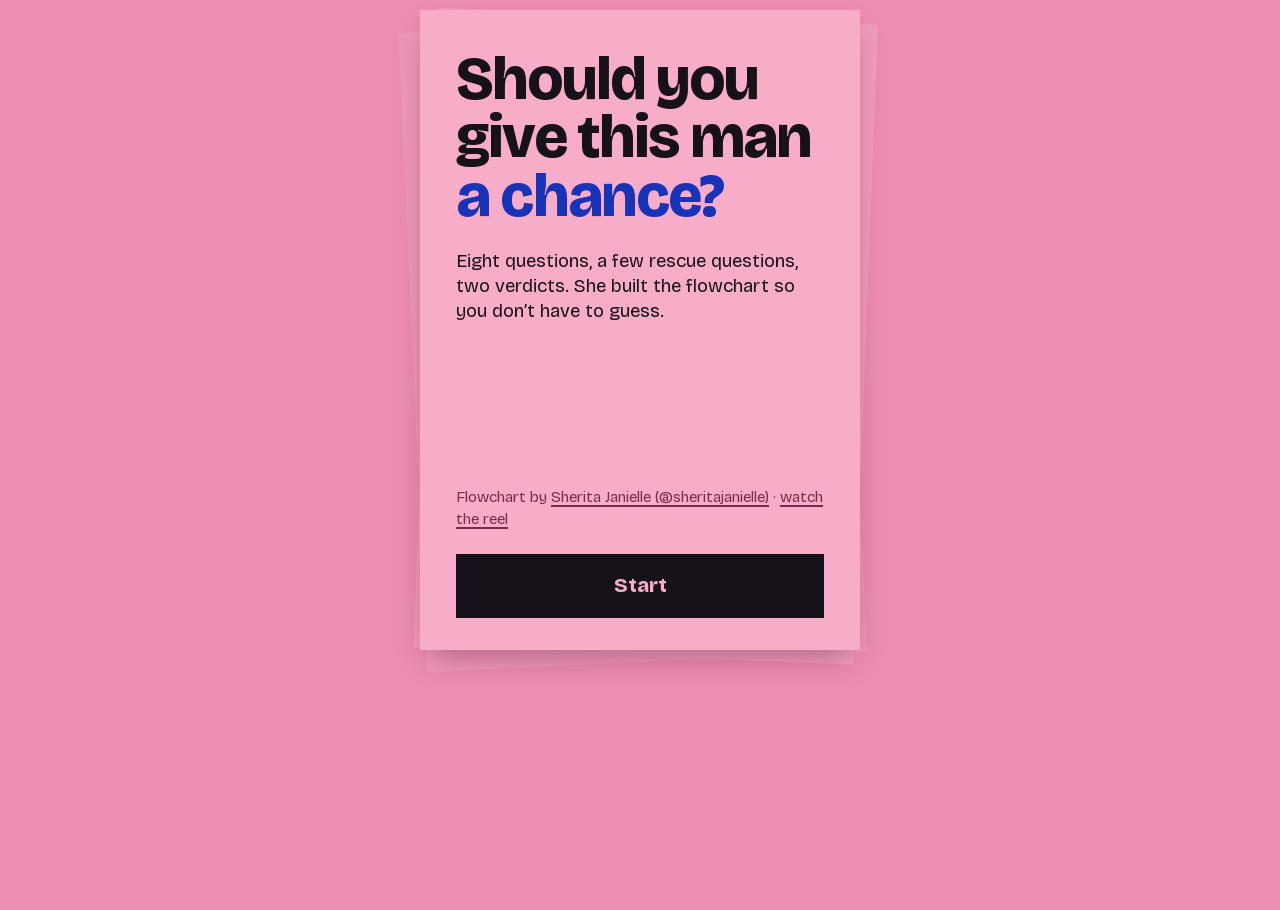
==== index.html @ 0ee3bc18 "feat: Sherita Janielle's give-him-a-chance flowchart as a one-question page" ====
<!doctype html>
<html lang="en">
<head>
  <meta charset="utf-8">
  <meta name="viewport" content="width=device-width, initial-scale=1, viewport-fit=cover">
  <title>Should you give this man a chance?</title>
  <meta name="description" content="Sherita Janielle's flowchart, one question at a time. Eight questions, a few rescue questions, two verdicts.">
  <meta name="theme-color" content="#ec8db1">
  <meta name="color-scheme" content="light">
  <meta property="og:title" content="Should you give this man a chance?">
  <meta property="og:description" content="Run him through Sherita Janielle's flowchart. Eight questions, a few rescue questions, two verdicts.">
  <meta property="og:type" content="website">
  <link rel="icon" href="data:image/svg+xml,%3Csvg xmlns='http://www.w3.org/2000/svg' viewBox='0 0 64 64'%3E%3Crect width='64' height='64' rx='8' fill='%23f7acc7'/%3E%3Ctext x='32' y='46' font-family='Arial, sans-serif' font-size='40' font-weight='800' text-anchor='middle' fill='%231733b8'%3E%3F%3C/text%3E%3C/svg%3E">
  <link rel="preload" href="fonts/BricolageGrotesque-latin.woff2" as="font" type="font/woff2" crossorigin>
  <link rel="stylesheet" href="style.css">
</head>
<body>
  <a class="skip" href="#sheet">Skip to the question</a>

  <header class="bar" id="bar" hidden>
    <button class="back" id="back" type="button">
      <svg width="22" height="22" viewBox="0 0 24 24" fill="none" stroke="currentColor" stroke-width="2.5" stroke-linecap="round" stroke-linejoin="round" aria-hidden="true"><path d="M15 5l-7 7 7 7"/></svg>
      <span>Back</span>
    </button>
    <ol class="marks" id="marks" aria-label="Progress"></ol>
  </header>

  <main class="stage" id="stage">
    <div class="stack" aria-hidden="true">
      <div class="under under-2"></div>
      <div class="under under-1"></div>
    </div>
    <section class="sheet" id="sheet" tabindex="-1" aria-live="polite"></section>
  </main>

  <noscript>
    <div class="noscript">
      <p>This needs JavaScript to turn the pages. The flowchart itself is by <a href="https://www.instagram.com/sheritajanielle/">Sherita Janielle (@sheritajanielle)</a>, in <a href="https://www.instagram.com/reel/DeKs-qdvu4l/">this reel</a>.</p>
    </div>
  </noscript>

  <script src="app.js" defer></script>
</body>
</html>
---- style.css ----
@font-face {
  font-family: "Bricolage";
  src: url("fonts/BricolageGrotesque-latin.woff2") format("woff2");
  font-weight: 200 800;
  font-stretch: 75% 100%;
  font-display: swap;
}

:root {
  --ground: #ec8db1;
  --paper: #f7acc7;
  --paper-under: #f09dbd;
  --board: #f8f9f7;
  --ink: #17111a;
  --ink-soft: #7a2a4e;
  --blue: #1733b8;
  --red: #9e0b27;
  --green: #06552b;
  --ease: cubic-bezier(0.16, 1, 0.3, 1);
  --peel: 560ms;
  --sheet-w: min(100% - 32px, 440px);
}

* { box-sizing: border-box; }

html {
  background: var(--ground);
  -webkit-text-size-adjust: 100%;
  overflow-x: clip;
}

body {
  margin: 0;
  min-height: 100dvh;
  background: var(--ground);
  color: var(--ink);
  font-family: "Bricolage", system-ui, sans-serif;
  font-optical-sizing: auto;
  font-size: 17px;
  line-height: 1.4;
  -webkit-tap-highlight-color: transparent;
  overflow-x: clip;
}

::selection { background: var(--ink); color: var(--paper); }

:focus-visible { outline: 3px solid var(--blue); outline-offset: 3px; }
/* Headings take programmatic focus so screen readers announce the new sheet;
   they are not interactive, so no ring. */
.sheet h1:focus, .sheet h1:focus-visible { outline: none; }

.skip {
  position: absolute;
  left: 16px;
  top: -60px;
  padding: 10px 14px;
  background: var(--ink);
  color: var(--paper);
  z-index: 10;
}
.skip:focus { top: 12px; }

/* Top bar: back + progress marks */
.bar {
  width: var(--sheet-w);
  margin: 0 auto;
  padding: 14px 0 0;
  display: flex;
  align-items: center;
  justify-content: space-between;
  min-height: 56px;
}
.bar[hidden] { display: none; }

.back {
  appearance: none;
  border: 0;
  background: transparent;
  color: var(--ink);
  font: inherit;
  font-weight: 650;
  display: inline-flex;
  align-items: center;
  gap: 4px;
  padding: 10px 12px 10px 6px;
  margin-left: -6px;
  min-height: 44px;
  cursor: pointer;
}
.back:hover span { text-decoration: underline; text-underline-offset: 3px; }
.back:disabled { visibility: hidden; }

.marks {
  list-style: none;
  margin: 0;
  padding: 0;
  display: flex;
  gap: 6px;
}
.marks li {
  width: 22px;
  height: 6px;
  background: transparent;
  border: 2px solid var(--ink);
  transform: rotate(-4deg);
}
.marks li.done { background: var(--ink); }
.marks li.now { border-color: var(--blue); background: var(--blue); }

/* Stage and the stack of sheets */
.stage {
  position: relative;
  width: var(--sheet-w);
  margin: 10px auto 32px;
  min-height: calc(100dvh - 180px);
  display: grid;
}
.stack, .stack .under, .sheet {
  grid-area: 1 / 1;
}
.stack { position: relative; pointer-events: none; }
.under {
  position: absolute;
  inset: 0;
  background: var(--paper-under);
  transform-origin: 50% 50%;
}
.under-1 { transform: rotate(2.2deg) translate(6px, 6px); }
.under-2 { transform: rotate(-2.6deg) translate(-8px, 12px); opacity: .7; }

.sheet {
  position: relative;
  background: var(--paper);
  padding: 28px 24px 24px;
  display: flex;
  flex-direction: column;
  gap: 20px;
  box-shadow: 0 14px 30px -10px rgba(90, 15, 50, .45);
  transform-origin: 22% 0;
  will-change: transform;
  outline: none;
}
.sheet.board { background: var(--board); }

.sheet.enter { animation: settle var(--peel) var(--ease); }
.sheet.leave { animation: peel var(--peel) var(--ease) forwards; pointer-events: none; }
.sheet.return { animation: peel var(--peel) var(--ease) reverse; }

@keyframes peel {
  to { transform: rotate(-9deg) translate(-14%, -135%); }
}
@keyframes settle {
  from { transform: scale(.965) translateY(6px); }
}

/* Sheet contents */
.q {
  margin: 0;
  color: var(--blue);
  font-weight: 800;
  font-size: clamp(2.5rem, 11vw, 3.4rem);
  line-height: 1;
  letter-spacing: -0.03em;
  text-wrap: balance;
}
.sheet.board .q { color: var(--blue); }

.title {
  margin: 0;
  color: var(--ink);
  font-weight: 800;
  font-size: clamp(2.4rem, 11vw, 4rem);
  line-height: .96;
  letter-spacing: -0.03em;
  text-wrap: balance;
}
.title em { font-style: normal; color: var(--blue); }

.lede {
  margin: 0;
  font-size: 1.15rem;
  line-height: 1.35;
  max-width: 32ch;
}
.sub {
  margin: 0;
  color: var(--ink-soft);
  font-size: 1rem;
  max-width: 36ch;
}
.sheet.board .sub { color: #4c3a44; }

.spacer { flex: 1; }

.credit {
  margin: 0;
  font-size: .95rem;
  line-height: 1.45;
  color: var(--ink-soft);
}
.credit a { color: inherit; text-decoration-thickness: 1.5px; text-underline-offset: 3px; }
.credit a:hover { color: var(--ink); }
.sheet.board .credit { color: #4c3a44; }

/* Controls */
.choices {
  display: grid;
  gap: 12px;
}
.choice {
  appearance: none;
  width: 100%;
  min-height: 76px;
  padding: 14px 20px;
  border: 3px solid currentColor;
  background: transparent;
  font: inherit;
  font-weight: 800;
  font-size: 1.85rem;
  letter-spacing: -0.02em;
  text-align: left;
  cursor: pointer;
  display: flex;
  align-items: center;
  justify-content: space-between;
  transition: transform 120ms var(--ease), background-color 120ms, color 120ms;
}
.choice svg { width: 28px; height: 28px; flex: none; }
.choice.yes { color: var(--green); }
.choice.no { color: var(--red); }
.choice:hover { transform: translateY(-1px); }
.choice:active { transform: scale(.985); }
.choice.yes:active { background: var(--green); color: var(--paper); }
.choice.no:active { background: var(--red); color: var(--paper); }

.btn {
  appearance: none;
  width: 100%;
  min-height: 64px;
  padding: 14px 20px;
  border: 3px solid var(--ink);
  background: var(--ink);
  color: var(--paper);
  font: inherit;
  font-weight: 750;
  font-size: 1.3rem;
  cursor: pointer;
  display: inline-flex;
  align-items: center;
  justify-content: center;
  gap: 10px;
  transition: transform 120ms var(--ease), background-color 160ms, color 160ms;
}
.btn:hover { background: #2b2030; border-color: #2b2030; }
.btn:active { transform: scale(.985); }
.btn.quiet { background: transparent; color: var(--ink); }
.btn.quiet:hover { background: rgba(23, 17, 26, .08); border-color: var(--ink); }
.btn svg { width: 22px; height: 22px; }
.btn.copied { background: var(--green); border-color: var(--green); color: #fff; }
.actions { display: grid; gap: 12px; }

/* Verdicts */
.verdict {
  align-self: flex-start;
  margin: 4px 0 0;
  padding: 10px 16px 12px;
  border: 4px solid currentColor;
  font-weight: 800;
  font-size: clamp(2rem, 9vw, 3.2rem);
  line-height: .98;
  letter-spacing: -0.03em;
  transform: rotate(-2deg);
  text-wrap: balance;
}
.verdict.no { color: var(--red); }
.verdict.yes { color: var(--green); }

.fell {
  margin: 0;
  font-size: 1.15rem;
  line-height: 1.35;
}
.fell strong { font-weight: 750; color: var(--blue); }

.tally {
  list-style: none;
  margin: 0;
  padding: 14px 0 0;
  border-top: 2px solid rgba(23, 17, 26, .25);
  display: grid;
  gap: 8px;
  font-size: 1rem;
}
.tally li {
  display: flex;
  justify-content: space-between;
  gap: 12px;
  align-items: baseline;
}
.tally li.rescue { padding-left: 16px; color: var(--ink-soft); }
.tally .a { font-weight: 800; flex: none; }
.tally .a.yes { color: var(--green); }
.tally .a.no { color: var(--red); }

.quote {
  margin: 0;
  padding-left: 14px;
  border-left: 3px solid var(--ink);
  font-size: 1rem;
  line-height: 1.4;
  color: var(--ink-soft);
}
.quote cite { font-style: normal; }

.noscript { width: var(--sheet-w); margin: 24px auto; background: var(--paper); padding: 24px; }

@media (min-width: 720px) {
  body { font-size: 18px; }
  .bar { padding-top: 24px; }
  .stage { min-height: 640px; margin-bottom: 48px; }
  .sheet { padding: 40px 36px 32px; gap: 24px; }
  .q { font-size: 3.3rem; }
  .title { font-size: 3.8rem; }
}

@media (prefers-reduced-motion: reduce) {
  .sheet.enter, .sheet.leave, .sheet.return { animation: none; }
  .sheet.leave { opacity: 0; }
  .choice, .btn { transition: none; }
}
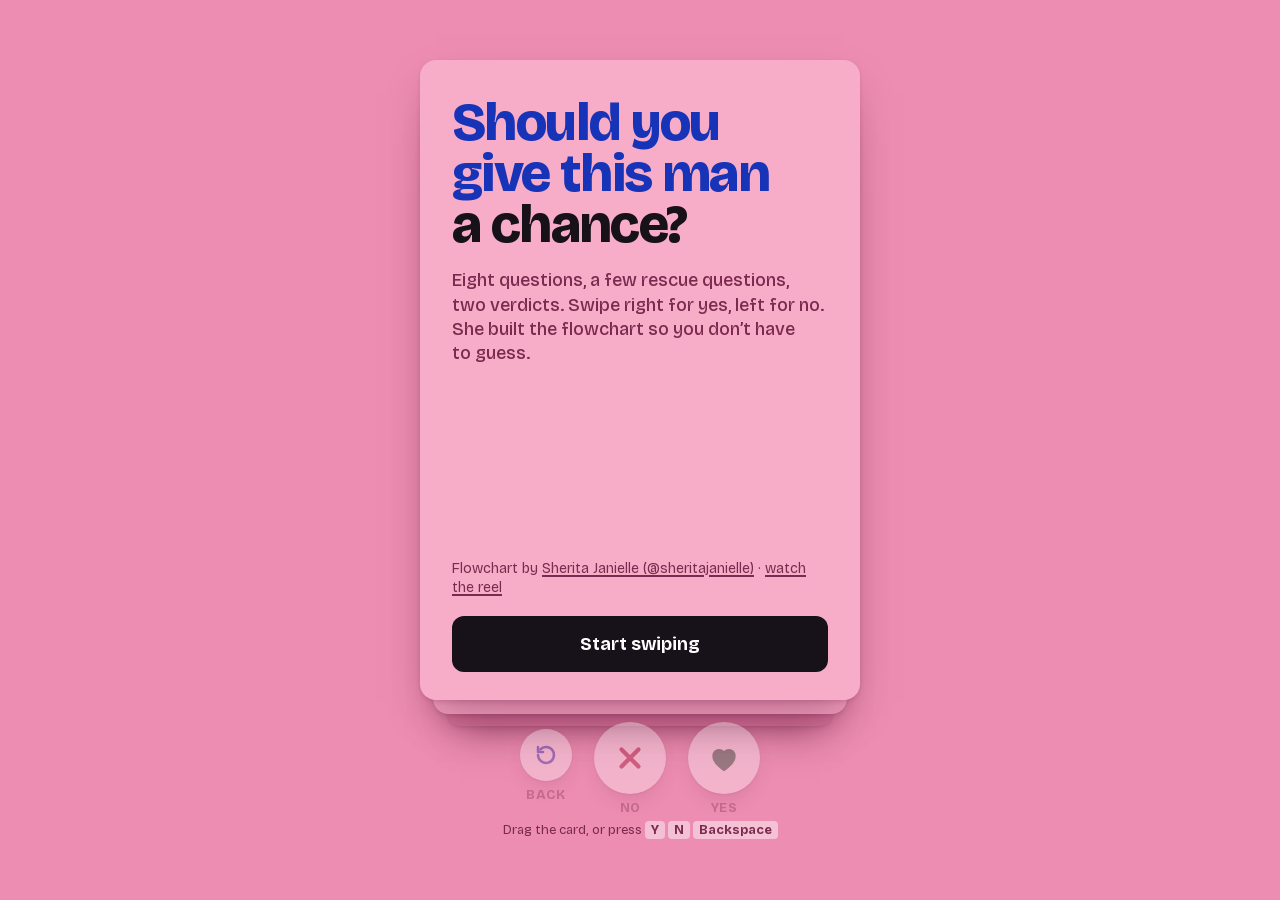
==== commit a47d6716: "feat: swipe cards Each question is a card: drag right for yes, left for no, with a YES or NOPE stamp" ====
--- a/index.html
+++ b/index.html
@@ -4,38 +4,48 @@
   <meta charset="utf-8">
   <meta name="viewport" content="width=device-width, initial-scale=1, viewport-fit=cover">
   <title>Should you give this man a chance?</title>
-  <meta name="description" content="Sherita Janielle's flowchart, one question at a time. Eight questions, a few rescue questions, two verdicts.">
+  <meta name="description" content="Sherita Janielle's flowchart as a swipe deck. Eight questions, a few rescue questions, two verdicts. Swipe right for yes, left for no.">
   <meta name="theme-color" content="#ec8db1">
   <meta name="color-scheme" content="light">
   <meta property="og:title" content="Should you give this man a chance?">
-  <meta property="og:description" content="Run him through Sherita Janielle's flowchart. Eight questions, a few rescue questions, two verdicts.">
+  <meta property="og:description" content="Run him through Sherita Janielle's flowchart. Swipe right for yes, left for no. Eight questions, a few rescue questions, two verdicts.">
   <meta property="og:type" content="website">
   <link rel="icon" href="data:image/svg+xml,%3Csvg xmlns='http://www.w3.org/2000/svg' viewBox='0 0 64 64'%3E%3Crect width='64' height='64' rx='8' fill='%23f7acc7'/%3E%3Ctext x='32' y='46' font-family='Arial, sans-serif' font-size='40' font-weight='800' text-anchor='middle' fill='%231733b8'%3E%3F%3C/text%3E%3C/svg%3E">
   <link rel="preload" href="fonts/BricolageGrotesque-latin.woff2" as="font" type="font/woff2" crossorigin>
   <link rel="stylesheet" href="style.css">
 </head>
 <body>
-  <a class="skip" href="#sheet">Skip to the question</a>
+  <a class="skip" href="#card">Skip to the question</a>
 
-  <header class="bar" id="bar" hidden>
-    <button class="back" id="back" type="button">
-      <svg width="22" height="22" viewBox="0 0 24 24" fill="none" stroke="currentColor" stroke-width="2.5" stroke-linecap="round" stroke-linejoin="round" aria-hidden="true"><path d="M15 5l-7 7 7 7"/></svg>
-      <span>Back</span>
-    </button>
-    <ol class="marks" id="marks" aria-label="Progress"></ol>
-  </header>
+  <div class="app" id="app" data-screen="start">
+    <div class="col">
+      <main class="deck" id="deck">
+        <div class="under under-2" aria-hidden="true"></div>
+        <div class="under under-1" aria-hidden="true"></div>
+        <section class="card start" id="card" tabindex="-1" aria-live="polite"></section>
+      </main>
 
-  <main class="stage" id="stage">
-    <div class="stack" aria-hidden="true">
-      <div class="under under-2"></div>
-      <div class="under under-1"></div>
+      <div class="dock" id="dock">
+        <button class="act rewind" id="back" type="button" disabled>
+          <span class="disc"><svg viewBox="0 0 24 24" fill="none" stroke="currentColor" stroke-width="2.5" stroke-linecap="round" stroke-linejoin="round" aria-hidden="true"><path d="M4 12a8 8 0 1 0 2.3-5.7"/><path d="M4 4v5h5"/></svg></span>
+          <span class="word">Back</span>
+        </button>
+        <button class="act no" id="act-no" type="button">
+          <span class="disc"><svg viewBox="0 0 24 24" fill="none" stroke="currentColor" stroke-width="3" stroke-linecap="round" stroke-linejoin="round" aria-hidden="true"><path d="M6 6l12 12M18 6L6 18"/></svg></span>
+          <span class="word">No</span>
+        </button>
+        <button class="act yes" id="act-yes" type="button">
+          <span class="disc"><svg viewBox="0 0 24 24" fill="currentColor" stroke="currentColor" stroke-width="1.5" stroke-linejoin="round" aria-hidden="true"><path d="M12 20.5s-7.5-4.6-7.5-10A4.2 4.2 0 0 1 12 8a4.2 4.2 0 0 1 7.5 2.5c0 5.4-7.5 10-7.5 10z"/></svg></span>
+          <span class="word">Yes</span>
+        </button>
+      </div>
+      <p class="keys" aria-hidden="true">Drag the card, or press <kbd>Y</kbd> <kbd>N</kbd> <kbd>Backspace</kbd></p>
     </div>
-    <section class="sheet" id="sheet" tabindex="-1" aria-live="polite"></section>
-  </main>
+  </div>
 
   <noscript>
     <div class="noscript">
-      <p>This needs JavaScript to turn the pages. The flowchart itself is by <a href="https://www.instagram.com/sheritajanielle/">Sherita Janielle (@sheritajanielle)</a>, in <a href="https://www.instagram.com/reel/DeKs-qdvu4l/">this reel</a>.</p>
+      <p>This needs JavaScript to deal the cards. The flowchart itself is by <a href="https://www.instagram.com/sheritajanielle/">Sherita Janielle (@sheritajanielle)</a>, in <a href="https://www.instagram.com/reel/DeKs-qdvu4l/">this reel</a>.</p>
     </div>
   </noscript>
 
--- a/style.css
+++ b/style.css
@@ -1,6 +1,9 @@
+/* A deck of profile cards on her pink ground. One card at a time, the next
+   two peeking from underneath, a dock of round buttons below. */
+
 @font-face {
-  font-family: "Bricolage";
-  src: url("fonts/BricolageGrotesque-latin.woff2") format("woff2");
+  font-family: 'Bricolage';
+  src: url('fonts/BricolageGrotesque-latin.woff2') format('woff2');
   font-weight: 200 800;
   font-stretch: 75% 100%;
   font-display: swap;
@@ -8,6 +11,7 @@
 
 :root {
   --ground: #ec8db1;
+  --ground-deep: #d9759d;
   --paper: #f7acc7;
   --paper-under: #f09dbd;
   --board: #f8f9f7;
@@ -16,315 +20,456 @@
   --blue: #1733b8;
   --red: #9e0b27;
   --green: #06552b;
+  --white: #fffdfd;
+  --radius: 16px;
+  --card-shadow: 0 18px 40px -16px rgba(90, 15, 50, .5), 0 2px 6px -2px rgba(90, 15, 50, .25);
   --ease: cubic-bezier(0.16, 1, 0.3, 1);
-  --peel: 560ms;
-  --sheet-w: min(100% - 32px, 440px);
-}
-
-* { box-sizing: border-box; }
-
-html {
+  --fly: 420ms;
+  --snap: 320ms;
+  --dock-h: 112px;
+  color-scheme: light;
+}
+
+*, *::before, *::after { box-sizing: border-box; }
+
+html, body {
+  margin: 0;
+  overflow-x: clip;
   background: var(--ground);
-  -webkit-text-size-adjust: 100%;
-  overflow-x: clip;
 }
 
 body {
-  margin: 0;
-  min-height: 100dvh;
-  background: var(--ground);
   color: var(--ink);
-  font-family: "Bricolage", system-ui, sans-serif;
-  font-optical-sizing: auto;
+  font-family: 'Bricolage', 'Helvetica Neue', Arial, sans-serif;
   font-size: 17px;
-  line-height: 1.4;
+  line-height: 1.35;
+  -webkit-font-smoothing: antialiased;
   -webkit-tap-highlight-color: transparent;
-  overflow-x: clip;
-}
-
-::selection { background: var(--ink); color: var(--paper); }
-
-:focus-visible { outline: 3px solid var(--blue); outline-offset: 3px; }
-/* Headings take programmatic focus so screen readers announce the new sheet;
-   they are not interactive, so no ring. */
-.sheet h1:focus, .sheet h1:focus-visible { outline: none; }
+}
+
+::selection { background: var(--blue); color: var(--white); }
+:focus-visible { outline: 3px solid var(--blue); outline-offset: 3px; border-radius: 6px; }
+a { color: inherit; text-decoration-thickness: 1.5px; text-underline-offset: 2px; }
+a:hover { color: var(--blue); }
 
 .skip {
   position: absolute;
-  left: 16px;
+  left: 12px;
   top: -60px;
+  z-index: 10;
   padding: 10px 14px;
   background: var(--ink);
-  color: var(--paper);
-  z-index: 10;
+  color: var(--white);
+  border-radius: 8px;
 }
 .skip:focus { top: 12px; }
 
-/* Top bar: back + progress marks */
-.bar {
-  width: var(--sheet-w);
-  margin: 0 auto;
-  padding: 14px 0 0;
-  display: flex;
-  align-items: center;
-  justify-content: space-between;
-  min-height: 56px;
-}
-.bar[hidden] { display: none; }
-
-.back {
-  appearance: none;
-  border: 0;
-  background: transparent;
-  color: var(--ink);
-  font: inherit;
-  font-weight: 650;
-  display: inline-flex;
-  align-items: center;
-  gap: 4px;
-  padding: 10px 12px 10px 6px;
-  margin-left: -6px;
-  min-height: 44px;
-  cursor: pointer;
-}
-.back:hover span { text-decoration: underline; text-underline-offset: 3px; }
-.back:disabled { visibility: hidden; }
-
-.marks {
-  list-style: none;
-  margin: 0;
-  padding: 0;
-  display: flex;
-  gap: 6px;
-}
-.marks li {
-  width: 22px;
-  height: 6px;
-  background: transparent;
-  border: 2px solid var(--ink);
-  transform: rotate(-4deg);
-}
-.marks li.done { background: var(--ink); }
-.marks li.now { border-color: var(--blue); background: var(--blue); }
-
-/* Stage and the stack of sheets */
-.stage {
+/* ---- app shell ---------------------------------------------------------- */
+
+.app {
+  height: 100dvh;
+  overflow: hidden;
+  padding: max(12px, env(safe-area-inset-top)) max(16px, env(safe-area-inset-right))
+    max(12px, env(safe-area-inset-bottom)) max(16px, env(safe-area-inset-left));
+  display: flex;
+  justify-content: center;
+}
+
+.col {
+  width: 100%;
+  max-width: 440px;
+  display: flex;
+  flex-direction: column;
+  min-height: 0;
+}
+
+.deck {
   position: relative;
-  width: var(--sheet-w);
-  margin: 10px auto 32px;
-  min-height: calc(100dvh - 180px);
-  display: grid;
-}
-.stack, .stack .under, .sheet {
-  grid-area: 1 / 1;
-}
-.stack { position: relative; pointer-events: none; }
+  flex: 1;
+  min-height: 0;
+  --p: 0;
+}
+
 .under {
   position: absolute;
   inset: 0;
+  border-radius: var(--radius);
   background: var(--paper-under);
-  transform-origin: 50% 50%;
-}
-.under-1 { transform: rotate(2.2deg) translate(6px, 6px); }
-.under-2 { transform: rotate(-2.6deg) translate(-8px, 12px); opacity: .7; }
-
-.sheet {
-  position: relative;
+  transform-origin: 50% 100%;
+  box-shadow: var(--card-shadow);
+}
+.under-1 { transform: translateY(calc(14px * (1 - var(--p)))) scale(calc(.94 + .06 * var(--p))); }
+.under-2 { transform: translateY(calc(26px - 12px * var(--p))) scale(calc(.88 + .06 * var(--p))); background: var(--ground-deep); opacity: .9; }
+.deck.snapping .under,
+.deck.flying .under { transition: transform var(--snap) var(--ease); }
+
+.card {
+  position: absolute;
+  inset: 0;
+  display: flex;
+  flex-direction: column;
+  padding: 24px 24px 20px;
+  border-radius: var(--radius);
   background: var(--paper);
-  padding: 28px 24px 24px;
+  box-shadow: var(--card-shadow);
+  overflow: hidden;
+  touch-action: none;
+  user-select: none;
+  -webkit-user-select: none;
+  cursor: grab;
+  will-change: transform;
+  --yes: 0;
+  --no: 0;
+}
+.card.start, .card.result { cursor: auto; touch-action: auto; user-select: text; -webkit-user-select: text; }
+.card.board { background: var(--board); }
+.card.dragging { cursor: grabbing; transition: none; }
+.card.snapping { transition: transform var(--snap) var(--ease), --yes var(--snap), --no var(--snap); }
+.card.flying { transition: transform var(--fly) cubic-bezier(.3, .7, .4, 1); }
+.card.settle { animation: settle 400ms var(--ease); }
+.card.from-left { transform: translate(-130%, 0) rotate(-24deg); }
+.card.from-right { transform: translate(130%, 0) rotate(24deg); }
+.card.returning { transition: transform var(--fly) var(--ease); transform: none; }
+
+@keyframes settle {
+  from { transform: translateY(18px) scale(.97); opacity: .6; }
+  to { transform: none; opacity: 1; }
+}
+
+.spacer { flex: 1; }
+
+/* ---- type ----------------------------------------------------------------- */
+
+h1 { margin: 0; }
+h1:focus-visible { outline: none; }
+
+.title {
+  font-size: clamp(38px, 11vw, 54px);
+  line-height: .94;
+  font-weight: 800;
+  font-stretch: 90%;
+  letter-spacing: -0.03em;
+  color: var(--blue);
+  text-wrap: balance;
+  margin-top: 6px;
+}
+.title em { font-style: normal; color: var(--ink); }
+
+.lede {
+  margin: 18px 0 0;
+  font-size: 18px;
+  font-weight: 500;
+  color: var(--ink-soft);
+  max-width: 34ch;
+  text-wrap: pretty;
+}
+
+.marks {
+  list-style: none;
+  margin: 0 0 22px;
+  padding: 0;
+  display: grid;
+  grid-template-columns: repeat(8, 1fr);
+  gap: 5px;
+}
+.marks li { height: 5px; border-radius: 3px; background: rgba(23, 17, 26, .14); }
+.marks li.done { background: var(--ink); }
+.marks li.now { background: var(--blue); }
+
+.card.question .spacer.top { flex: .8; }
+.card.question .spacer { flex: 1.2; }
+
+.q {
+  font-size: clamp(34px, 9.6vw, 46px);
+  line-height: 1;
+  font-weight: 800;
+  font-stretch: 88%;
+  letter-spacing: -0.03em;
+  color: var(--blue);
+  text-wrap: balance;
+}
+.board .q { color: var(--ink); }
+
+.sub {
+  margin: 16px 0 0;
+  font-size: 16px;
+  font-weight: 500;
+  color: var(--ink-soft);
+  max-width: 30ch;
+}
+
+/* The ink stamp that comes up as the card moves. */
+.stamp {
+  position: absolute;
+  top: 22px;
+  padding: 4px 12px 2px;
+  border: 4px solid currentColor;
+  border-radius: 8px;
+  font-size: 40px;
+  line-height: 1;
+  font-weight: 800;
+  font-stretch: 80%;
+  letter-spacing: 0.02em;
+  text-transform: uppercase;
+  pointer-events: none;
+}
+.stamp.yes { left: 18px; color: var(--green); transform: rotate(-16deg); opacity: var(--yes); }
+.stamp.no { right: 18px; color: var(--red); transform: rotate(16deg); opacity: var(--no); }
+
+/* ---- dock ------------------------------------------------------------------ */
+
+.dock {
+  height: var(--dock-h);
+  flex: none;
+  display: flex;
+  justify-content: center;
+  align-items: flex-start;
+  gap: 22px;
+  padding-top: 22px;
+}
+
+.act {
+  appearance: none;
+  border: 0;
+  padding: 0;
+  background: none;
+  font: inherit;
+  color: var(--ink);
   display: flex;
   flex-direction: column;
-  gap: 20px;
-  box-shadow: 0 14px 30px -10px rgba(90, 15, 50, .45);
-  transform-origin: 22% 0;
-  will-change: transform;
-  outline: none;
-}
-.sheet.board { background: var(--board); }
-
-.sheet.enter { animation: settle var(--peel) var(--ease); }
-.sheet.leave { animation: peel var(--peel) var(--ease) forwards; pointer-events: none; }
-.sheet.return { animation: peel var(--peel) var(--ease) reverse; }
-
-@keyframes peel {
-  to { transform: rotate(-9deg) translate(-14%, -135%); }
-}
-@keyframes settle {
-  from { transform: scale(.965) translateY(6px); }
-}
-
-/* Sheet contents */
-.q {
+  align-items: center;
+  gap: 6px;
+  cursor: pointer;
+  transition: transform 180ms var(--ease), opacity 180ms;
+}
+.act .disc {
+  width: 72px;
+  height: 72px;
+  border-radius: 50%;
+  background: var(--white);
+  box-shadow: 0 10px 24px -10px rgba(90, 15, 50, .55), 0 1px 2px rgba(90, 15, 50, .2);
+  display: grid;
+  place-items: center;
+  transition: transform 180ms var(--ease), background 180ms;
+}
+.act .disc svg { width: 34px; height: 34px; }
+.act .word { font-size: 13px; font-weight: 700; letter-spacing: 0.02em; text-transform: uppercase; color: var(--ink-soft); }
+.act.no .disc { color: var(--red); }
+.act.yes .disc { color: var(--green); }
+.act.rewind { align-self: center; }
+.act.rewind .disc { width: 52px; height: 52px; color: var(--blue); }
+.act.rewind .disc svg { width: 24px; height: 24px; }
+.act:hover:not(:disabled) .disc { transform: scale(1.06); }
+.act:active:not(:disabled) .disc { transform: scale(.94); }
+.act:disabled { opacity: .35; cursor: default; }
+.act:focus-visible { outline: none; }
+.act:focus-visible .disc { outline: 3px solid var(--blue); outline-offset: 3px; }
+
+.keys {
+  display: none;
   margin: 0;
-  color: var(--blue);
-  font-weight: 800;
-  font-size: clamp(2.5rem, 11vw, 3.4rem);
-  line-height: 1;
-  letter-spacing: -0.03em;
-  text-wrap: balance;
-}
-.sheet.board .q { color: var(--blue); }
-
-.title {
-  margin: 0;
-  color: var(--ink);
-  font-weight: 800;
-  font-size: clamp(2.4rem, 11vw, 4rem);
-  line-height: .96;
-  letter-spacing: -0.03em;
-  text-wrap: balance;
-}
-.title em { font-style: normal; color: var(--blue); }
-
-.lede {
-  margin: 0;
-  font-size: 1.15rem;
-  line-height: 1.35;
-  max-width: 32ch;
-}
-.sub {
-  margin: 0;
+  text-align: center;
+  font-size: 13px;
   color: var(--ink-soft);
-  font-size: 1rem;
-  max-width: 36ch;
-}
-.sheet.board .sub { color: #4c3a44; }
-
-.spacer { flex: 1; }
-
-.credit {
-  margin: 0;
-  font-size: .95rem;
-  line-height: 1.45;
-  color: var(--ink-soft);
-}
-.credit a { color: inherit; text-decoration-thickness: 1.5px; text-underline-offset: 3px; }
-.credit a:hover { color: var(--ink); }
-.sheet.board .credit { color: #4c3a44; }
-
-/* Controls */
-.choices {
-  display: grid;
-  gap: 12px;
-}
-.choice {
-  appearance: none;
-  width: 100%;
-  min-height: 76px;
-  padding: 14px 20px;
-  border: 3px solid currentColor;
-  background: transparent;
+}
+.keys kbd {
   font: inherit;
-  font-weight: 800;
-  font-size: 1.85rem;
-  letter-spacing: -0.02em;
-  text-align: left;
-  cursor: pointer;
-  display: flex;
-  align-items: center;
-  justify-content: space-between;
-  transition: transform 120ms var(--ease), background-color 120ms, color 120ms;
-}
-.choice svg { width: 28px; height: 28px; flex: none; }
-.choice.yes { color: var(--green); }
-.choice.no { color: var(--red); }
-.choice:hover { transform: translateY(-1px); }
-.choice:active { transform: scale(.985); }
-.choice.yes:active { background: var(--green); color: var(--paper); }
-.choice.no:active { background: var(--red); color: var(--paper); }
+  font-weight: 700;
+  padding: 1px 6px;
+  border-radius: 4px;
+  background: rgba(255, 255, 255, .45);
+}
+@media (hover: hover) and (pointer: fine) and (min-width: 720px) {
+  .keys { display: block; margin-top: 10px; }
+}
+
+/* ---- buttons --------------------------------------------------------------- */
 
 .btn {
   appearance: none;
+  border: 0;
   width: 100%;
-  min-height: 64px;
-  padding: 14px 20px;
-  border: 3px solid var(--ink);
+  padding: 16px 20px;
+  border-radius: 12px;
   background: var(--ink);
-  color: var(--paper);
+  color: var(--white);
   font: inherit;
-  font-weight: 750;
-  font-size: 1.3rem;
+  font-size: 18px;
+  font-weight: 700;
+  display: inline-flex;
+  justify-content: center;
+  align-items: center;
+  gap: 10px;
   cursor: pointer;
-  display: inline-flex;
-  align-items: center;
+  transition: transform 160ms var(--ease), background 160ms;
+}
+.btn svg { width: 20px; height: 20px; }
+.btn span { display: inline-flex; }
+.btn:hover { background: var(--blue); }
+.btn:active { transform: scale(.98); }
+.btn.quiet { background: transparent; color: var(--ink); box-shadow: inset 0 0 0 2px var(--ink); }
+.btn.quiet:hover { background: rgba(255, 255, 255, .35); }
+.btn.copied { background: var(--green); }
+.card.start .btn { margin-top: 18px; }
+
+/* ---- result ---------------------------------------------------------------- */
+
+.app[data-screen="result"] {
+  height: auto;
+  min-height: 100dvh;
+  overflow: visible;
+}
+.app[data-screen="result"] .deck { flex: none; }
+.app[data-screen="result"] .under,
+.app[data-screen="result"] .dock { display: none; }
+.app[data-screen="result"] .card { position: relative; inset: auto; }
+
+.slam {
+  position: relative;
+  margin: 8px 0 22px;
+  display: flex;
   justify-content: center;
-  gap: 10px;
-  transition: transform 120ms var(--ease), background-color 160ms, color 160ms;
-}
-.btn:hover { background: #2b2030; border-color: #2b2030; }
-.btn:active { transform: scale(.985); }
-.btn.quiet { background: transparent; color: var(--ink); }
-.btn.quiet:hover { background: rgba(23, 17, 26, .08); border-color: var(--ink); }
-.btn svg { width: 22px; height: 22px; }
-.btn.copied { background: var(--green); border-color: var(--green); color: #fff; }
-.actions { display: grid; gap: 12px; }
-
-/* Verdicts */
+}
 .verdict {
-  align-self: flex-start;
-  margin: 4px 0 0;
-  padding: 10px 16px 12px;
-  border: 4px solid currentColor;
+  display: inline-block;
+  padding: 10px 16px 6px;
+  border: 5px solid currentColor;
+  border-radius: 10px;
+  font-size: clamp(30px, 8.6vw, 42px);
+  line-height: 1;
   font-weight: 800;
-  font-size: clamp(2rem, 9vw, 3.2rem);
-  line-height: .98;
-  letter-spacing: -0.03em;
-  transform: rotate(-2deg);
+  font-stretch: 80%;
+  letter-spacing: 0.01em;
+  text-transform: uppercase;
+  text-align: center;
   text-wrap: balance;
+  transform: rotate(-4deg);
+  animation: slam 500ms var(--ease) both;
 }
 .verdict.no { color: var(--red); }
 .verdict.yes { color: var(--green); }
 
-.fell {
-  margin: 0;
-  font-size: 1.15rem;
-  line-height: 1.35;
-}
-.fell strong { font-weight: 750; color: var(--blue); }
+@keyframes slam {
+  from { transform: rotate(-4deg) scale(1.8); opacity: 0; }
+  60% { transform: rotate(-4deg) scale(.96); opacity: 1; }
+  to { transform: rotate(-4deg) scale(1); opacity: 1; }
+}
+
+.burst { position: absolute; inset: 0; pointer-events: none; }
+.burst span {
+  position: absolute;
+  left: 50%;
+  top: 50%;
+  width: 22px;
+  height: 22px;
+  margin: -11px 0 0 -11px;
+  color: var(--red);
+  opacity: 0;
+  animation: burst 900ms var(--ease) both;
+  animation-delay: calc(220ms + var(--d));
+  transform: rotate(var(--a));
+}
+.burst span svg { width: 100%; height: 100%; }
+@keyframes burst {
+  from { transform: rotate(var(--a)) translateY(0) scale(.4); opacity: 0; }
+  20% { opacity: 1; }
+  to { transform: rotate(var(--a)) translateY(-120px) scale(1); opacity: 0; }
+}
+
+.fell { margin: 0 0 10px; font-weight: 600; color: var(--ink-soft); }
+
+.quote {
+  margin: 0 0 14px;
+  font-size: 22px;
+  line-height: 1.2;
+  font-weight: 700;
+  letter-spacing: -0.01em;
+  text-wrap: pretty;
+}
+.quote cite, .roast cite {
+  display: block;
+  margin-top: 6px;
+  font-size: 14px;
+  font-style: normal;
+  font-weight: 600;
+  color: var(--ink-soft);
+}
+.quote.plain { font-weight: 600; }
+
+.roast {
+  margin: 0 0 20px;
+  padding-top: 12px;
+  border-top: 1.5px dashed rgba(23, 17, 26, .22);
+  font-size: 17px;
+  font-weight: 500;
+  color: var(--ink-soft);
+  text-wrap: pretty;
+}
+.roast cite { margin-top: 2px; font-size: 13px; color: var(--ink-soft); opacity: .8; }
 
 .tally {
   list-style: none;
-  margin: 0;
-  padding: 14px 0 0;
-  border-top: 2px solid rgba(23, 17, 26, .25);
-  display: grid;
-  gap: 8px;
-  font-size: 1rem;
+  margin: 0 0 20px;
+  padding: 0;
+  display: flex;
+  flex-direction: column;
+  gap: 6px;
+  font-size: 15px;
 }
 .tally li {
   display: flex;
   justify-content: space-between;
   gap: 12px;
-  align-items: baseline;
-}
-.tally li.rescue { padding-left: 16px; color: var(--ink-soft); }
+  padding: 7px 0;
+  border-bottom: 1px solid rgba(23, 17, 26, .12);
+}
+.tally li.rescue { padding-left: 14px; color: var(--ink-soft); }
 .tally .a { font-weight: 800; flex: none; }
 .tally .a.yes { color: var(--green); }
 .tally .a.no { color: var(--red); }
 
-.quote {
-  margin: 0;
-  padding-left: 14px;
-  border-left: 3px solid var(--ink);
-  font-size: 1rem;
-  line-height: 1.4;
-  color: var(--ink-soft);
-}
-.quote cite { font-style: normal; }
-
-.noscript { width: var(--sheet-w); margin: 24px auto; background: var(--paper); padding: 24px; }
+.actions { display: flex; flex-direction: column; gap: 10px; margin-top: 16px; }
+.undo {
+  appearance: none;
+  border: 0;
+  background: none;
+  padding: 0;
+  margin: 0 0 18px;
+  align-self: flex-start;
+  font: inherit;
+  font-size: 15px;
+  font-weight: 600;
+  color: var(--blue);
+  text-decoration: underline;
+  text-underline-offset: 2px;
+  cursor: pointer;
+}
+
+.credit { margin: 0; font-size: 14px; color: var(--ink-soft); }
+.card.start .credit { margin-top: 20px; }
+
+.noscript {
+  position: fixed;
+  inset: 0;
+  z-index: 20;
+  padding: 24px;
+  background: var(--paper);
+  font-size: 18px;
+}
+
+/* ---- desktop ---------------------------------------------------------------- */
 
 @media (min-width: 720px) {
-  body { font-size: 18px; }
-  .bar { padding-top: 24px; }
-  .stage { min-height: 640px; margin-bottom: 48px; }
-  .sheet { padding: 40px 36px 32px; gap: 24px; }
-  .q { font-size: 3.3rem; }
-  .title { font-size: 3.8rem; }
-}
+  .app { padding-top: 24px; padding-bottom: 24px; }
+  .deck { max-height: 640px; }
+  .col { justify-content: center; }
+  .card { padding: 32px 32px 28px; }
+}
+
+/* ---- reduced motion ------------------------------------------------------------ */
 
 @media (prefers-reduced-motion: reduce) {
-  .sheet.enter, .sheet.leave, .sheet.return { animation: none; }
-  .sheet.leave { opacity: 0; }
-  .choice, .btn { transition: none; }
-}
+  .card, .under, .act, .act .disc, .btn { transition: none !important; animation: none !important; }
+  .verdict { animation: none; }
+  .burst { display: none; }
+}
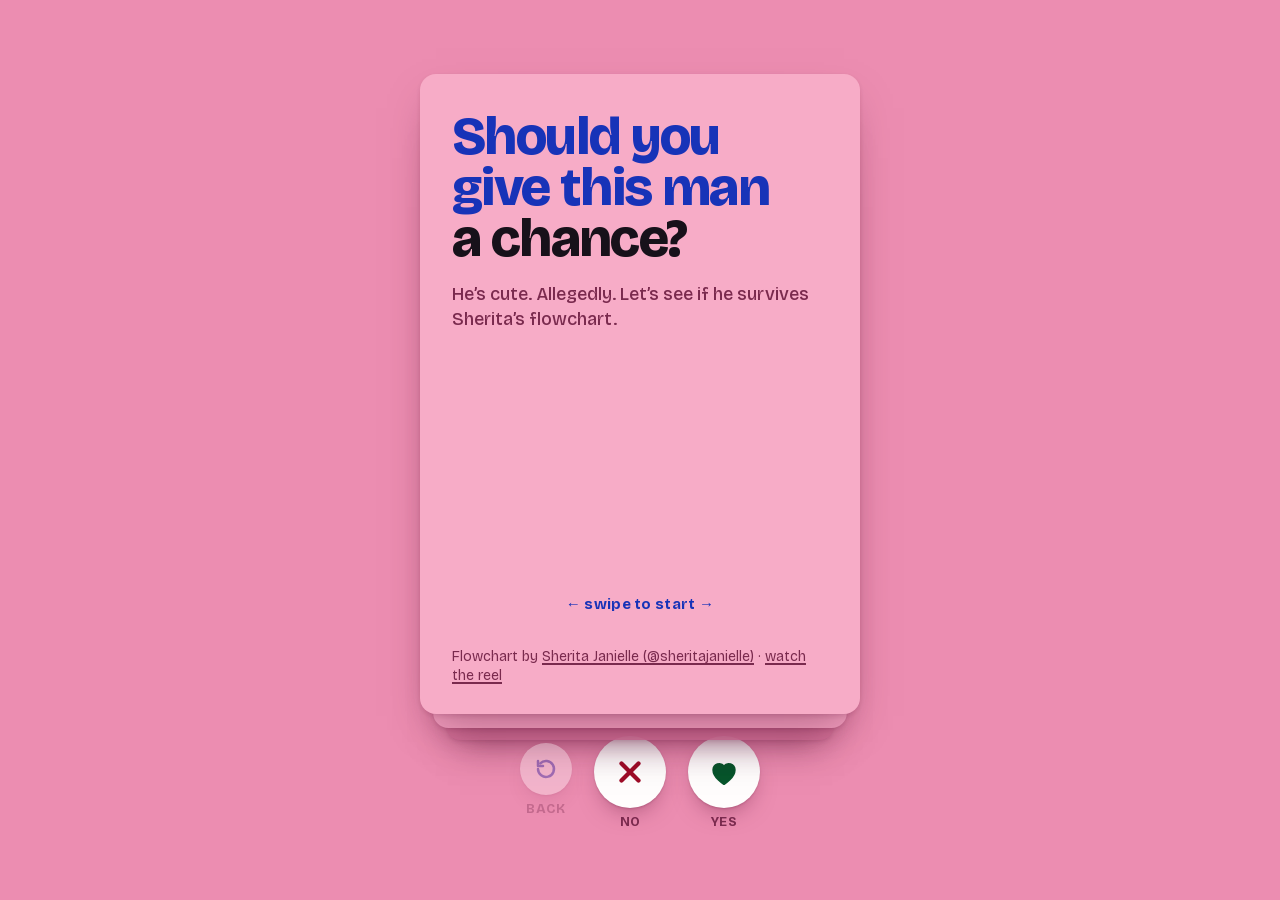
==== commit 69a64143: "feat: swipe the start card to begin, and cut the explaining" ====
--- a/index.html
+++ b/index.html
@@ -4,11 +4,11 @@
   <meta charset="utf-8">
   <meta name="viewport" content="width=device-width, initial-scale=1, viewport-fit=cover">
   <title>Should you give this man a chance?</title>
-  <meta name="description" content="Sherita Janielle's flowchart as a swipe deck. Eight questions, a few rescue questions, two verdicts. Swipe right for yes, left for no.">
+  <meta name="description" content="He's cute. Allegedly. Swipe him through Sherita Janielle's flowchart and find out.">
   <meta name="theme-color" content="#ec8db1">
   <meta name="color-scheme" content="light">
   <meta property="og:title" content="Should you give this man a chance?">
-  <meta property="og:description" content="Run him through Sherita Janielle's flowchart. Swipe right for yes, left for no. Eight questions, a few rescue questions, two verdicts.">
+  <meta property="og:description" content="He's cute. Allegedly. Swipe him through Sherita Janielle's flowchart and find out.">
   <meta property="og:type" content="website">
   <link rel="icon" href="data:image/svg+xml,%3Csvg xmlns='http://www.w3.org/2000/svg' viewBox='0 0 64 64'%3E%3Crect width='64' height='64' rx='8' fill='%23f7acc7'/%3E%3Ctext x='32' y='46' font-family='Arial, sans-serif' font-size='40' font-weight='800' text-anchor='middle' fill='%231733b8'%3E%3F%3C/text%3E%3C/svg%3E">
   <link rel="preload" href="fonts/BricolageGrotesque-latin.woff2" as="font" type="font/woff2" crossorigin>
@@ -39,7 +39,6 @@
           <span class="word">Yes</span>
         </button>
       </div>
-      <p class="keys" aria-hidden="true">Drag the card, or press <kbd>Y</kbd> <kbd>N</kbd> <kbd>Backspace</kbd></p>
     </div>
   </div>
 
--- a/style.css
+++ b/style.css
@@ -121,8 +121,7 @@
   --yes: 0;
   --no: 0;
 }
-.card.start, .card.result { cursor: auto; touch-action: auto; user-select: text; -webkit-user-select: text; }
-.card.board { background: var(--board); }
+.card.result { cursor: auto; touch-action: auto; user-select: text; -webkit-user-select: text; }
 .card.dragging { cursor: grabbing; transition: none; }
 .card.snapping { transition: transform var(--snap) var(--ease), --yes var(--snap), --no var(--snap); }
 .card.flying { transition: transform var(--fly) cubic-bezier(.3, .7, .4, 1); }
@@ -155,6 +154,24 @@
 }
 .title em { font-style: normal; color: var(--ink); }
 
+.nudge {
+  margin: 0 0 14px;
+  text-align: center;
+  font-size: 15px;
+  font-weight: 700;
+  letter-spacing: .02em;
+  color: var(--blue);
+  animation: nudge 1.6s ease-in-out infinite;
+}
+.nudge::before { content: '← '; }
+.nudge::after { content: ' →'; }
+@keyframes nudge {
+  0%, 100% { transform: translateX(0); }
+  25% { transform: translateX(-8px); }
+  75% { transform: translateX(8px); }
+}
+@media (prefers-reduced-motion: reduce) { .nudge { animation: none; } }
+
 .lede {
   margin: 18px 0 0;
   font-size: 18px;
@@ -187,15 +204,6 @@
   letter-spacing: -0.03em;
   color: var(--blue);
   text-wrap: balance;
-}
-.board .q { color: var(--ink); }
-
-.sub {
-  margin: 16px 0 0;
-  font-size: 16px;
-  font-weight: 500;
-  color: var(--ink-soft);
-  max-width: 30ch;
 }
 
 /* The ink stamp that comes up as the card moves. */
@@ -265,23 +273,6 @@
 .act:focus-visible { outline: none; }
 .act:focus-visible .disc { outline: 3px solid var(--blue); outline-offset: 3px; }
 
-.keys {
-  display: none;
-  margin: 0;
-  text-align: center;
-  font-size: 13px;
-  color: var(--ink-soft);
-}
-.keys kbd {
-  font: inherit;
-  font-weight: 700;
-  padding: 1px 6px;
-  border-radius: 4px;
-  background: rgba(255, 255, 255, .45);
-}
-@media (hover: hover) and (pointer: fine) and (min-width: 720px) {
-  .keys { display: block; margin-top: 10px; }
-}
 
 /* ---- buttons --------------------------------------------------------------- */
 
@@ -310,7 +301,6 @@
 .btn.quiet { background: transparent; color: var(--ink); box-shadow: inset 0 0 0 2px var(--ink); }
 .btn.quiet:hover { background: rgba(255, 255, 255, .35); }
 .btn.copied { background: var(--green); }
-.card.start .btn { margin-top: 18px; }
 
 /* ---- result ---------------------------------------------------------------- */
 
@@ -376,7 +366,6 @@
   to { transform: rotate(var(--a)) translateY(-120px) scale(1); opacity: 0; }
 }
 
-.fell { margin: 0 0 10px; font-weight: 600; color: var(--ink-soft); }
 
 .quote {
   margin: 0 0 14px;
@@ -423,7 +412,6 @@
   padding: 7px 0;
   border-bottom: 1px solid rgba(23, 17, 26, .12);
 }
-.tally li.rescue { padding-left: 14px; color: var(--ink-soft); }
 .tally .a { font-weight: 800; flex: none; }
 .tally .a.yes { color: var(--green); }
 .tally .a.no { color: var(--red); }
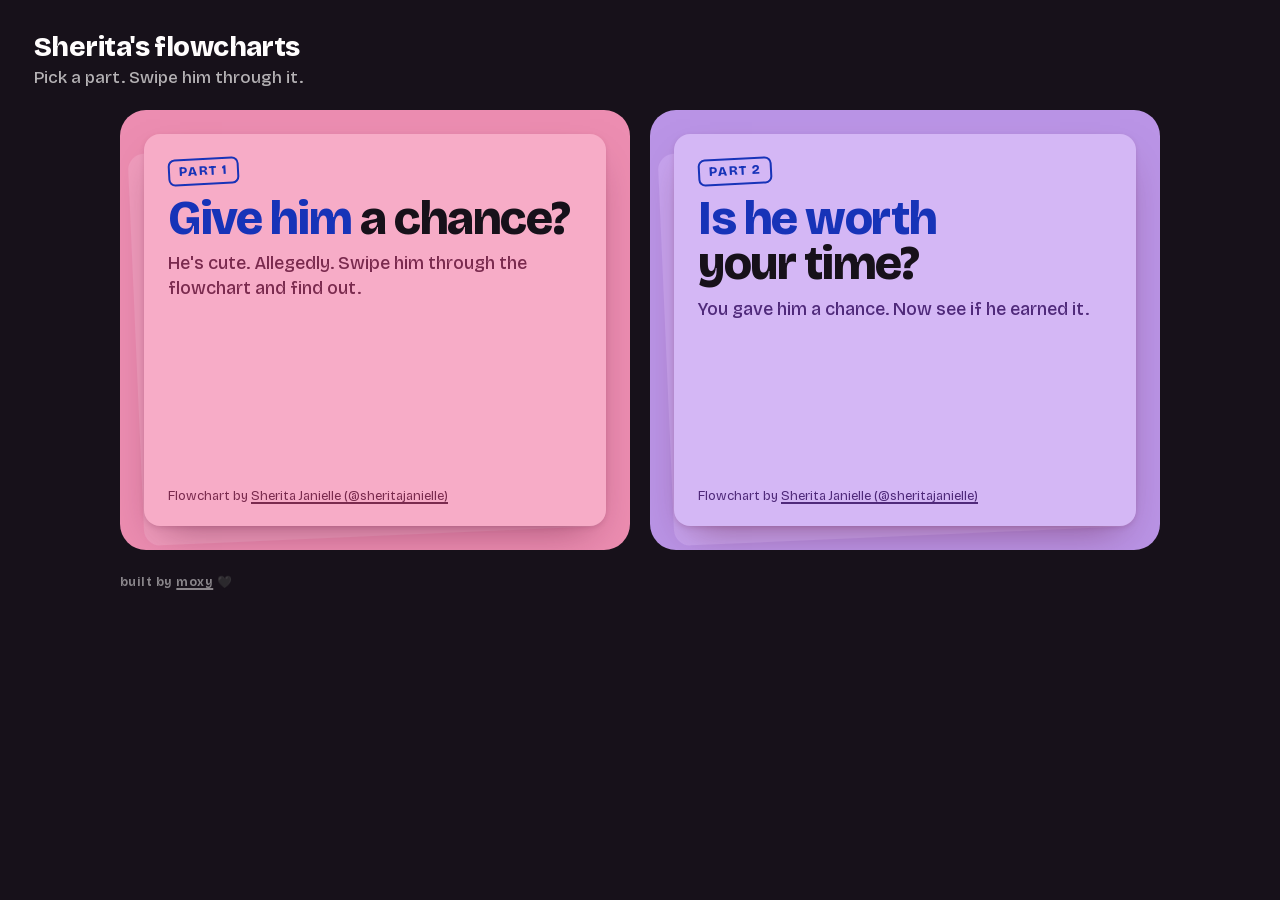
==== commit 0c043008: "feat: series index at the site root One panel per part in that part's colour, each a mini of the dec" ====
--- a/index.html
+++ b/index.html
@@ -1,53 +1,62 @@
 <!doctype html>
-<html lang="en">
+<html lang="en" class="index">
 <head>
   <meta charset="utf-8">
   <meta name="viewport" content="width=device-width, initial-scale=1, viewport-fit=cover">
-  <title>Should you give this man a chance?</title>
-  <meta name="description" content="He's cute. Allegedly. Swipe him through Sherita Janielle's flowchart and find out.">
-  <meta name="theme-color" content="#ec8db1">
-  <meta name="color-scheme" content="light">
-  <meta property="og:title" content="Should you give this man a chance?">
-  <meta property="og:description" content="He's cute. Allegedly. Swipe him through Sherita Janielle's flowchart and find out.">
+  <title>Sherita's flowcharts</title>
+  <meta name="description" content="Sherita Janielle's dating flowcharts, one swipe at a time. Part 1: should you give him a chance? Part 2: is he worth your time?">
+  <meta name="theme-color" content="#17111a">
+  <meta name="color-scheme" content="dark">
+  <meta property="og:title" content="Sherita's flowcharts">
+  <meta property="og:description" content="Sherita Janielle's dating flowcharts, one swipe at a time. Part 1: should you give him a chance? Part 2: is he worth your time?">
   <meta property="og:type" content="website">
-  <link rel="icon" href="data:image/svg+xml,%3Csvg xmlns='http://www.w3.org/2000/svg' viewBox='0 0 64 64'%3E%3Crect width='64' height='64' rx='8' fill='%23f7acc7'/%3E%3Ctext x='32' y='46' font-family='Arial, sans-serif' font-size='40' font-weight='800' text-anchor='middle' fill='%231733b8'%3E%3F%3C/text%3E%3C/svg%3E">
+  <link rel="icon" href="data:image/svg+xml,%3Csvg xmlns='http://www.w3.org/2000/svg' viewBox='0 0 64 64'%3E%3Crect width='64' height='64' rx='8' fill='%2317111a'/%3E%3Ctext x='32' y='46' font-family='Arial, sans-serif' font-size='40' font-weight='800' text-anchor='middle' fill='%23f7acc7'%3E%3F%3C/text%3E%3C/svg%3E">
   <link rel="preload" href="fonts/BricolageGrotesque-latin.woff2" as="font" type="font/woff2" crossorigin>
   <link rel="stylesheet" href="style.css">
+  <link rel="stylesheet" href="index.css">
 </head>
-<body>
-  <a class="skip" href="#card">Skip to the question</a>
+<body class="index">
+  <a class="skip" href="#parts">Skip to the parts</a>
 
-  <div class="app" id="app" data-screen="start">
-    <div class="col">
-      <main class="deck" id="deck">
-        <div class="under under-2" aria-hidden="true"></div>
-        <div class="under under-1" aria-hidden="true"></div>
-        <section class="card start" id="card" tabindex="-1" aria-live="polite"></section>
-      </main>
+  <header class="masthead">
+    <h1>Sherita's flowcharts</h1>
+    <p>Pick a part. Swipe him through it.</p>
+  </header>
 
-      <div class="dock" id="dock">
-        <button class="act rewind" id="back" type="button" disabled>
-          <span class="disc"><svg viewBox="0 0 24 24" fill="none" stroke="currentColor" stroke-width="2.5" stroke-linecap="round" stroke-linejoin="round" aria-hidden="true"><path d="M4 12a8 8 0 1 0 2.3-5.7"/><path d="M4 4v5h5"/></svg></span>
-          <span class="word">Back</span>
-        </button>
-        <button class="act no" id="act-no" type="button">
-          <span class="disc"><svg viewBox="0 0 24 24" fill="none" stroke="currentColor" stroke-width="3" stroke-linecap="round" stroke-linejoin="round" aria-hidden="true"><path d="M6 6l12 12M18 6L6 18"/></svg></span>
-          <span class="word">No</span>
-        </button>
-        <button class="act yes" id="act-yes" type="button">
-          <span class="disc"><svg viewBox="0 0 24 24" fill="currentColor" stroke="currentColor" stroke-width="1.5" stroke-linejoin="round" aria-hidden="true"><path d="M12 20.5s-7.5-4.6-7.5-10A4.2 4.2 0 0 1 12 8a4.2 4.2 0 0 1 7.5 2.5c0 5.4-7.5 10-7.5 10z"/></svg></span>
-          <span class="word">Yes</span>
-        </button>
-      </div>
-    </div>
-  </div>
+  <!--
+    One panel per part. To add part 3: make a folder (part-3-slug/) with its own
+    index.html + deck.js like the others, then copy a <li> below and change
+    the part number, the title, the lede, the href, and the --vt-* pair
+    (part-3 / card-3). Give it data-theme="..." if it has its own colour in
+    style.css; leave the attribute off for pink.
+  -->
+  <ol class="parts" id="parts">
+    <li class="panel" style="--vt-part: part-1; --vt-card: card-1">
+      <article class="mini">
+        <span class="part">Part 1</span>
+        <h2 class="title"><a href="give-him-a-chance/">Give him <em>a chance?</em></a></h2>
+        <p class="lede">He's cute. Allegedly. Swipe him through the flowchart and find out.</p>
+        <p class="credit">Flowchart by <a href="https://www.instagram.com/sheritajanielle/" rel="noopener">Sherita Janielle (@sheritajanielle)</a></p>
+      </article>
+    </li>
+    <li class="panel" data-theme="lilac" style="--vt-part: part-2; --vt-card: card-2">
+      <article class="mini">
+        <span class="part">Part 2</span>
+        <h2 class="title"><a href="worth-your-time/">Is he worth <em>your time?</em></a></h2>
+        <p class="lede">You gave him a chance. Now see if he earned it.</p>
+        <p class="credit">Flowchart by <a href="https://www.instagram.com/sheritajanielle/" rel="noopener">Sherita Janielle (@sheritajanielle)</a></p>
+      </article>
+    </li>
+  </ol>
+
+  <footer class="colophon">
+    <p class="credit"><span class="byline">built by <a href="https://github.com/MockSea" rel="noopener">Moxy</a> 🖤</span></p>
+  </footer>
 
   <noscript>
-    <div class="noscript">
-      <p>This needs JavaScript to deal the cards. The flowchart itself is by <a href="https://www.instagram.com/sheritajanielle/">Sherita Janielle (@sheritajanielle)</a>, in <a href="https://www.instagram.com/reel/DeKs-qdvu4l/">this reel</a>.</p>
-    </div>
+    <p class="noscript-note">The parts open without JavaScript; the decks inside need it to deal the cards.</p>
   </noscript>
 
-  <script src="app.js" defer></script>
+  <script src="index.js" defer></script>
 </body>
 </html>
--- a/style.css
+++ b/style.css
@@ -21,13 +21,27 @@
   --red: #9e0b27;
   --green: #06552b;
   --white: #fffdfd;
+  --shade: 90, 15, 50; /* the shadow tint, an rgb triple */
   --radius: 16px;
-  --card-shadow: 0 18px 40px -16px rgba(90, 15, 50, .5), 0 2px 6px -2px rgba(90, 15, 50, .25);
+  --card-shadow: 0 18px 40px -16px rgba(var(--shade), .5), 0 2px 6px -2px rgba(var(--shade), .25);
   --ease: cubic-bezier(0.16, 1, 0.3, 1);
   --fly: 420ms;
   --snap: 320ms;
   --dock-h: 112px;
   color-scheme: light;
+}
+
+/* Each part has a colour. Pink is the default above; a deck picks another
+   family with data-theme on <html>, and the index puts the same attribute on
+   that part's panel. Ink and the marker set (blue, green, red) stay the same,
+   so check them against the new paper: all five text colours clear WCAG AA. */
+[data-theme="lilac"] {
+  --ground: #ba94e6;
+  --ground-deep: #a479d5;
+  --paper: #d4b7f5;
+  --paper-under: #c7a4ef;
+  --ink-soft: #4f297a;
+  --shade: 50, 15, 90;
 }
 
 *, *::before, *::after { box-sizing: border-box; }
@@ -69,6 +83,7 @@
 .app {
   height: 100dvh;
   overflow: hidden;
+  background: var(--ground);
   padding: max(12px, env(safe-area-inset-top)) max(16px, env(safe-area-inset-right))
     max(12px, env(safe-area-inset-bottom)) max(16px, env(safe-area-inset-left));
   display: flex;
@@ -113,7 +128,7 @@
   background: var(--paper);
   box-shadow: var(--card-shadow);
   overflow: hidden;
-  touch-action: none;
+  touch-action: pinch-zoom;
   user-select: none;
   -webkit-user-select: none;
   cursor: grab;
@@ -186,7 +201,7 @@
   margin: 0 0 22px;
   padding: 0;
   display: grid;
-  grid-template-columns: repeat(8, 1fr);
+  grid-template-columns: repeat(var(--n, 8), 1fr);
   gap: 5px;
 }
 .marks li { height: 5px; border-radius: 3px; background: rgba(23, 17, 26, .14); }
@@ -195,6 +210,17 @@
 
 .card.question .spacer.top { flex: .8; }
 .card.question .spacer { flex: 1.2; }
+
+.note {
+  margin: 16px 0 0;
+  font-size: 17px;
+  line-height: 1.3;
+  font-weight: 600;
+  color: var(--ink-soft);
+  max-width: 34ch;
+  text-wrap: pretty;
+}
+.note cite { display: block; margin-top: 4px; font-size: 13px; font-style: normal; font-weight: 600; opacity: .8; }
 
 .q {
   font-size: clamp(34px, 9.6vw, 46px);
@@ -255,7 +281,7 @@
   height: 72px;
   border-radius: 50%;
   background: var(--white);
-  box-shadow: 0 10px 24px -10px rgba(90, 15, 50, .55), 0 1px 2px rgba(90, 15, 50, .2);
+  box-shadow: 0 10px 24px -10px rgba(var(--shade), .55), 0 1px 2px rgba(var(--shade), .2);
   display: grid;
   place-items: center;
   transition: transform 180ms var(--ease), background 180ms;
@@ -434,7 +460,17 @@
 }
 
 .credit { margin: 0; font-size: 14px; color: var(--ink-soft); }
+.series { display: block; margin-bottom: 4px; font-weight: 700; }
+.series .all { font-weight: 600; }
+.next {
+  align-self: flex-start;
+  margin: -6px 0 20px;
+  font-size: 15px;
+  font-weight: 700;
+  color: var(--blue);
+}
 .card.start .credit { margin-top: 20px; }
+.byline { display: block; margin-top: 4px; font-size: 12px; font-weight: 700; letter-spacing: .04em; text-transform: lowercase; opacity: .8; }
 
 .noscript {
   position: fixed;
@@ -454,9 +490,25 @@
   .card { padding: 32px 32px 28px; }
 }
 
+/* ---- between pages ----------------------------------------------------------- */
+
+/* Same-origin navigations get a cross-document view transition where the
+   browser has them. Each deck's .app names itself and its start card (the
+   --vt-* pair is set inline on .app in that deck's HTML); the index gives the
+   matching panel and mini card the same names, so a tap on a panel morphs it
+   into the deck, and back shrinks the deck into its panel. Off the start
+   screen the names drop, and a result page just crossfades. */
+@view-transition { navigation: auto; }
+.app[data-screen="start"] { view-transition-name: var(--vt-part); }
+.card.start { view-transition-name: var(--vt-card); }
+::view-transition-group(*) { animation-duration: 420ms; animation-timing-function: cubic-bezier(0.16, 1, 0.3, 1); }
+::view-transition-old(root), ::view-transition-new(root) { animation-duration: 420ms; }
+::view-transition-old(*), ::view-transition-new(*) { height: 100%; object-fit: cover; }
+
 /* ---- reduced motion ------------------------------------------------------------ */
 
 @media (prefers-reduced-motion: reduce) {
+  @view-transition { navigation: none; }
   .card, .under, .act, .act .disc, .btn { transition: none !important; animation: none !important; }
   .verdict { animation: none; }
   .burst { display: none; }
--- a/index.css
+++ b/index.css
@@ -0,0 +1,167 @@
+/* The series index. Loads after style.css and reuses its tokens and type
+   (.title, .lede, .credit, .byline); each panel is one part, painted in that
+   part's own colour via data-theme, with a mini version of its start card. */
+
+html.index, html.index body { background: var(--ink); }
+
+body.index {
+  min-height: 100dvh;
+  display: flex;
+  flex-direction: column;
+  color: var(--white);
+  padding: max(14px, env(safe-area-inset-top)) max(16px, env(safe-area-inset-right))
+    max(14px, env(safe-area-inset-bottom)) max(16px, env(safe-area-inset-left));
+  box-sizing: border-box;
+}
+
+.masthead { margin: 4px 2px 14px; }
+.masthead h1 {
+  margin: 0;
+  font-size: 22px;
+  font-weight: 800;
+  font-stretch: 90%;
+  letter-spacing: -0.02em;
+  line-height: 1.1;
+}
+.masthead p {
+  margin: 4px 0 0;
+  font-size: 15px;
+  font-weight: 500;
+  color: rgba(255, 253, 253, .68);
+}
+
+/* ---- the panels --------------------------------------------------------- */
+
+.parts {
+  list-style: none;
+  margin: 0;
+  padding: 0;
+  flex: 1;
+  display: flex;
+  flex-direction: column;
+  gap: 14px;
+}
+
+.panel {
+  position: relative;
+  flex: 1;
+  min-height: 232px;
+  display: flex;
+  padding: 18px;
+  border-radius: 22px;
+  background: var(--ground);
+  color: var(--ink);
+  overflow: hidden;
+  transition: transform 160ms var(--ease);
+  view-transition-name: var(--vt-part);
+}
+.panel:has(.title a:active) { transform: scale(.985); }
+
+/* the next card peeking out from under, same as the deck */
+.panel::before {
+  content: '';
+  position: absolute;
+  inset: 18px;
+  border-radius: var(--radius);
+  background: var(--paper-under);
+  transform: rotate(-2.5deg) translateY(10px);
+  transform-origin: 50% 100%;
+}
+
+.mini {
+  z-index: 1; /* a flex item, so this stacks it over ::before without positioning it */
+  flex: 1;
+  display: flex;
+  flex-direction: column;
+  padding: 18px 18px 16px;
+  border-radius: var(--radius);
+  background: var(--paper);
+  box-shadow: var(--card-shadow);
+  view-transition-name: var(--vt-card);
+}
+
+.part {
+  align-self: flex-start;
+  padding: 3px 9px 2px;
+  border: 2px solid var(--blue);
+  border-radius: 7px;
+  color: var(--blue);
+  font-size: 13px;
+  font-weight: 800;
+  letter-spacing: .08em;
+  text-transform: uppercase;
+  transform: rotate(-3deg);
+}
+
+.mini .title {
+  margin: 12px 0 0;
+  font-size: clamp(32px, 9.2vw, 46px);
+}
+.mini .title a { color: inherit; text-decoration: none; }
+.mini .title a:hover { color: inherit; }
+/* the whole panel is the tap target */
+.mini .title a::after { content: ''; position: absolute; inset: 0; }
+
+.mini .lede { margin-top: 10px; font-size: 16px; }
+
+.mini .credit {
+  position: relative; /* sits above the stretched link, so the credit is its own tap */
+  z-index: 2;
+  margin-top: auto;
+  padding-top: 16px;
+  font-size: 13px;
+}
+
+/* ---- the rest ----------------------------------------------------------- */
+
+.colophon { margin: 16px 2px 0; }
+.colophon .credit { color: rgba(255, 253, 253, .62); }
+.colophon .byline { margin-top: 0; }
+.colophon a:hover { color: var(--paper); }
+
+.noscript-note {
+  margin: 10px 2px 0;
+  font-size: 13px;
+  color: rgba(255, 253, 253, .62);
+}
+
+/* JS fallback for browsers without cross-document view transitions: a sheet
+   in the panel's colour grows over the page, then the navigation happens. */
+.takeover {
+  position: fixed;
+  z-index: 30;
+  box-sizing: border-box;
+  padding: 18px;
+  display: flex;
+  overflow: hidden;
+  pointer-events: none;
+}
+.takeover .mini { flex: 1; }
+html.leaving .parts { pointer-events: none; }
+
+/* ---- wide ------------------------------------------------------------------ */
+
+@media (min-width: 720px) {
+  body.index { padding: 28px 32px; }
+  .masthead { margin-bottom: 20px; }
+  .masthead h1 { font-size: 28px; }
+  .masthead p { font-size: 17px; }
+  .parts {
+    flex-direction: row;
+    gap: 20px;
+    width: 100%;
+    max-width: 1040px;
+    margin: 0 auto;
+    flex: 0 0 auto;
+  }
+  .panel { min-height: 440px; padding: 24px; border-radius: 26px; }
+  .panel::before { inset: 24px; }
+  .mini { padding: 24px 24px 20px; }
+  .mini .title { font-size: 48px; }
+  .mini .lede { font-size: 18px; }
+  .colophon { width: 100%; max-width: 1040px; margin: 24px auto 0; }
+}
+
+@media (prefers-reduced-motion: reduce) {
+  .panel { transition: none; }
+}
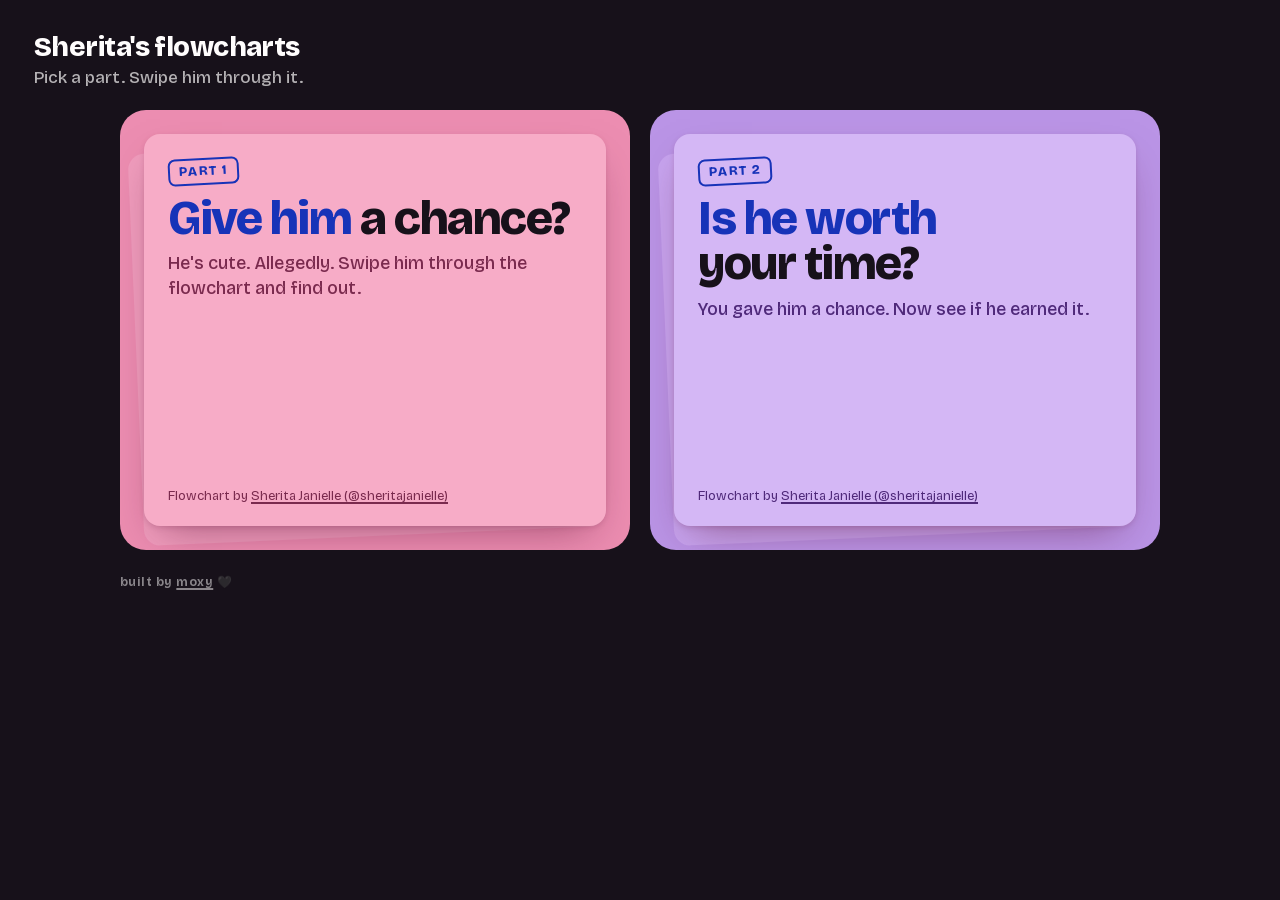
==== commit 5a861527: "fix: make index expansion use the live deck (Astra)" ====
--- a/index.html
+++ b/index.html
@@ -16,6 +16,7 @@
   <link rel="stylesheet" href="index.css">
 </head>
 <body class="index">
+  <div class="index-page" data-theme="pink">
   <a class="skip" href="#parts">Skip to the parts</a>
 
   <header class="masthead">
@@ -26,12 +27,11 @@
   <!--
     One panel per part. To add part 3: make a folder (part-3-slug/) with its own
     index.html + deck.js like the others, then copy a <li> below and change
-    the part number, the title, the lede, the href, and the --vt-* pair
-    (part-3 / card-3). Give it data-theme="..." if it has its own colour in
+    the part number, the title, the lede, the href. Give it data-theme="..." if it has its own colour in
     style.css; leave the attribute off for pink.
   -->
   <ol class="parts" id="parts">
-    <li class="panel" style="--vt-part: part-1; --vt-card: card-1">
+    <li class="panel">
       <article class="mini">
         <span class="part">Part 1</span>
         <h2 class="title"><a href="give-him-a-chance/">Give him <em>a chance?</em></a></h2>
@@ -39,7 +39,7 @@
         <p class="credit">Flowchart by <a href="https://www.instagram.com/sheritajanielle/" rel="noopener">Sherita Janielle (@sheritajanielle)</a></p>
       </article>
     </li>
-    <li class="panel" data-theme="lilac" style="--vt-part: part-2; --vt-card: card-2">
+    <li class="panel" data-theme="lilac">
       <article class="mini">
         <span class="part">Part 2</span>
         <h2 class="title"><a href="worth-your-time/">Is he worth <em>your time?</em></a></h2>
@@ -57,6 +57,7 @@
     <p class="noscript-note">The parts open without JavaScript; the decks inside need it to deal the cards.</p>
   </noscript>
 
+  </div>
   <script src="index.js" defer></script>
 </body>
 </html>
--- a/style.css
+++ b/style.css
@@ -9,7 +9,7 @@
   font-display: swap;
 }
 
-:root {
+:root, [data-theme="pink"] {
   --ground: #ec8db1;
   --ground-deep: #d9759d;
   --paper: #f7acc7;
@@ -490,25 +490,9 @@
   .card { padding: 32px 32px 28px; }
 }
 
-/* ---- between pages ----------------------------------------------------------- */
-
-/* Same-origin navigations get a cross-document view transition where the
-   browser has them. Each deck's .app names itself and its start card (the
-   --vt-* pair is set inline on .app in that deck's HTML); the index gives the
-   matching panel and mini card the same names, so a tap on a panel morphs it
-   into the deck, and back shrinks the deck into its panel. Off the start
-   screen the names drop, and a result page just crossfades. */
-@view-transition { navigation: auto; }
-.app[data-screen="start"] { view-transition-name: var(--vt-part); }
-.card.start { view-transition-name: var(--vt-card); }
-::view-transition-group(*) { animation-duration: 420ms; animation-timing-function: cubic-bezier(0.16, 1, 0.3, 1); }
-::view-transition-old(root), ::view-transition-new(root) { animation-duration: 420ms; }
-::view-transition-old(*), ::view-transition-new(*) { height: 100%; object-fit: cover; }
-
 /* ---- reduced motion ------------------------------------------------------------ */
 
 @media (prefers-reduced-motion: reduce) {
-  @view-transition { navigation: none; }
   .card, .under, .act, .act .disc, .btn { transition: none !important; animation: none !important; }
   .verdict { animation: none; }
   .burst { display: none; }
--- a/index.css
+++ b/index.css
@@ -4,7 +4,7 @@
 
 html.index, html.index body { background: var(--ink); }
 
-body.index {
+.index-page {
   min-height: 100dvh;
   display: flex;
   flex-direction: column;
@@ -53,9 +53,8 @@
   color: var(--ink);
   overflow: hidden;
   transition: transform 160ms var(--ease);
-  view-transition-name: var(--vt-part);
 }
-.panel:has(.title a:active) { transform: scale(.985); }
+
 
 /* the next card peeking out from under, same as the deck */
 .panel::before {
@@ -77,7 +76,6 @@
   border-radius: var(--radius);
   background: var(--paper);
   box-shadow: var(--card-shadow);
-  view-transition-name: var(--vt-card);
 }
 
 .part {
@@ -125,24 +123,20 @@
   color: rgba(255, 253, 253, .62);
 }
 
-/* JS fallback for browsers without cross-document view transitions: a sheet
-   in the panel's colour grows over the page, then the navigation happens. */
-.takeover {
-  position: fixed;
-  z-index: 30;
-  box-sizing: border-box;
-  padding: 18px;
-  display: flex;
-  overflow: hidden;
-  pointer-events: none;
-}
-.takeover .mini { flex: 1; }
-html.leaving .parts { pointer-events: none; }
+/* The actual deck is revealed at its final size. Only the coloured boundary
+   grows; text is never rescaled or cross-faded over another title. */
+.index-page[hidden] { display: none; }
+.route-deck { position: fixed; inset: 0; z-index: 30; }
+.route-deck .col { opacity: 0; }
+.departing .mini, .departing::before { visibility: hidden; }
+.departing-panel { position: fixed; z-index: 31; margin: 0; pointer-events: none; }
+html.leaving { overflow: hidden; }
+html.leaving body { pointer-events: none; }
 
 /* ---- wide ------------------------------------------------------------------ */
 
 @media (min-width: 720px) {
-  body.index { padding: 28px 32px; }
+  .index-page { padding: 28px 32px; }
   .masthead { margin-bottom: 20px; }
   .masthead h1 { font-size: 28px; }
   .masthead p { font-size: 17px; }
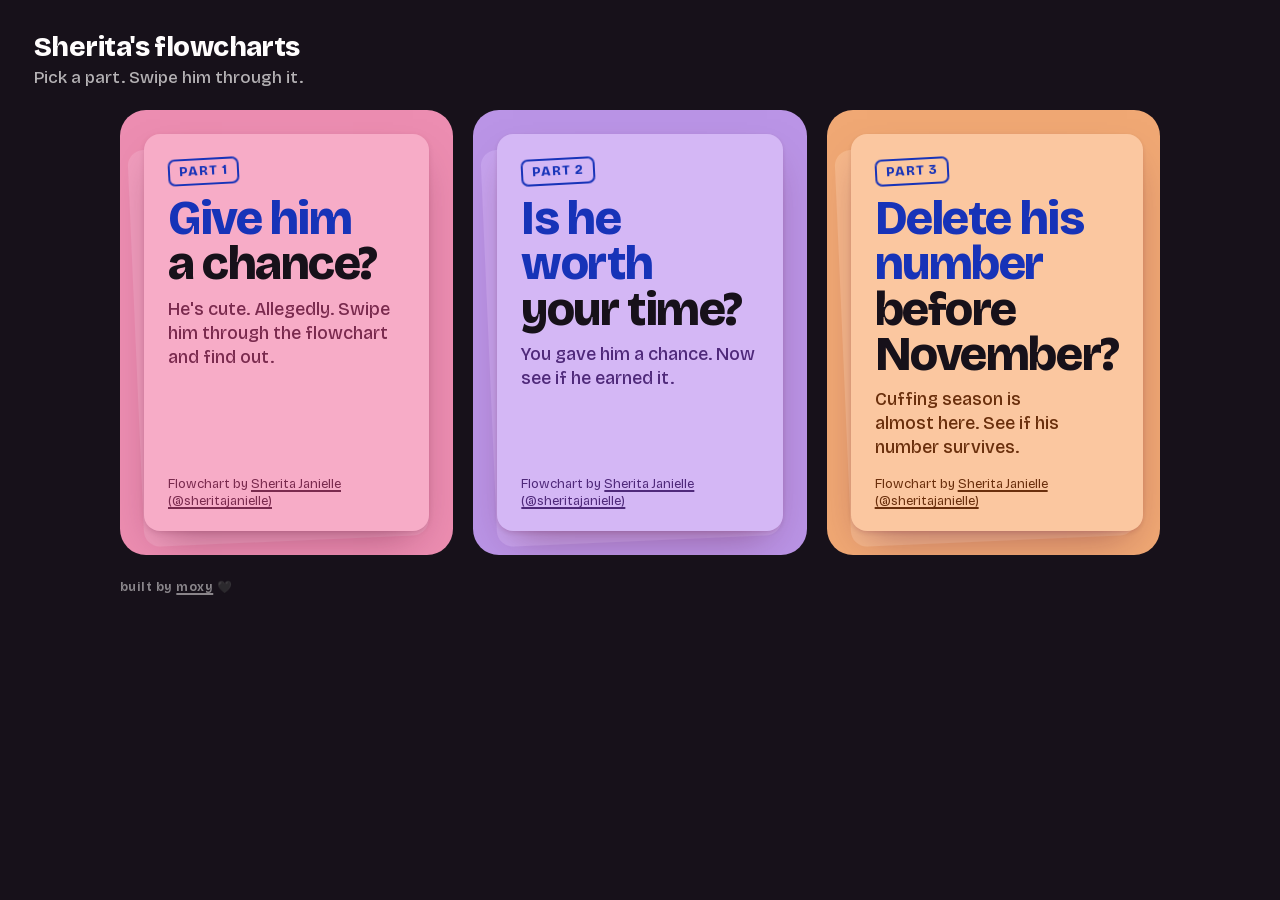
==== commit 93d4b2fd: "feat: part 3, should you delete his number before November? Sherita Janielle's cuffing-season reel (" ====
--- a/index.html
+++ b/index.html
@@ -4,11 +4,11 @@
   <meta charset="utf-8">
   <meta name="viewport" content="width=device-width, initial-scale=1, viewport-fit=cover">
   <title>Sherita's flowcharts</title>
-  <meta name="description" content="Sherita Janielle's dating flowcharts, one swipe at a time. Part 1: should you give him a chance? Part 2: is he worth your time?">
+  <meta name="description" content="Sherita Janielle's dating flowcharts, one swipe at a time. Part 1: should you give him a chance? Part 2: is he worth your time? Part 3: should you delete his number before November?">
   <meta name="theme-color" content="#17111a">
   <meta name="color-scheme" content="dark">
   <meta property="og:title" content="Sherita's flowcharts">
-  <meta property="og:description" content="Sherita Janielle's dating flowcharts, one swipe at a time. Part 1: should you give him a chance? Part 2: is he worth your time?">
+  <meta property="og:description" content="Sherita Janielle's dating flowcharts, one swipe at a time. Part 1: should you give him a chance? Part 2: is he worth your time? Part 3: should you delete his number before November?">
   <meta property="og:type" content="website">
   <link rel="icon" href="data:image/svg+xml,%3Csvg xmlns='http://www.w3.org/2000/svg' viewBox='0 0 64 64'%3E%3Crect width='64' height='64' rx='8' fill='%2317111a'/%3E%3Ctext x='32' y='46' font-family='Arial, sans-serif' font-size='40' font-weight='800' text-anchor='middle' fill='%23f7acc7'%3E%3F%3C/text%3E%3C/svg%3E">
   <link rel="preload" href="fonts/BricolageGrotesque-latin.woff2" as="font" type="font/woff2" crossorigin>
@@ -25,7 +25,7 @@
   </header>
 
   <!--
-    One panel per part. To add part 3: make a folder (part-3-slug/) with its own
+    One panel per part. To add another part: make a folder (part-slug/) with its own
     index.html + deck.js like the others, then copy a <li> below and change
     the part number, the title, the lede, the href. Give it data-theme="..." if it has its own colour in
     style.css; leave the attribute off for pink.
@@ -47,6 +47,14 @@
         <p class="credit">Flowchart by <a href="https://www.instagram.com/sheritajanielle/" rel="noopener">Sherita Janielle (@sheritajanielle)</a></p>
       </article>
     </li>
+    <li class="panel" data-theme="apricot">
+      <article class="mini">
+        <span class="part">Part 3</span>
+        <h2 class="title"><a href="delete-his-number/">Delete his number <em>before November?</em></a></h2>
+        <p class="lede">Cuffing season is almost here. See if his number survives.</p>
+        <p class="credit">Flowchart by <a href="https://www.instagram.com/sheritajanielle/" rel="noopener">Sherita Janielle (@sheritajanielle)</a></p>
+      </article>
+    </li>
   </ol>
 
   <footer class="colophon">
--- a/style.css
+++ b/style.css
@@ -43,6 +43,14 @@
   --ink-soft: #4f297a;
   --shade: 50, 15, 90;
 }
+[data-theme="apricot"] {
+  --ground: #f0a874;
+  --ground-deep: #e0905a;
+  --paper: #fbc7a0;
+  --paper-under: #f6b88a;
+  --ink-soft: #6a2f0c;
+  --shade: 110, 50, 15;
+}
 
 *, *::before, *::after { box-sizing: border-box; }
 
@@ -253,6 +261,9 @@
 /* ---- dock ------------------------------------------------------------------ */
 
 .dock {
+  /* Route opacity creates a stacking context even at opacity:1. Keep the
+     live dock in that same paint order so card shadows cannot pop over it. */
+  isolation: isolate;
   height: var(--dock-h);
   flex: none;
   display: flex;
--- a/index.css
+++ b/index.css
@@ -79,6 +79,8 @@
 }
 
 .part {
+  /* Keep the rotated badge on the same compositor path before/during a fade. */
+  will-change: opacity;
   align-self: flex-start;
   padding: 3px 9px 2px;
   border: 2px solid var(--blue);
@@ -123,14 +125,17 @@
   color: rgba(255, 253, 253, .62);
 }
 
-/* The actual deck is revealed at its final size. Only the coloured boundary
-   grows; text is never rescaled or cross-faded over another title. */
+/* Route snapshots keep endpoint layout and typography at their live size.
+   Only opaque surface clips move. The stage is viewport-fixed even for a
+   scrolled verdict; no document-ground layer can leak through its sweep. */
 .index-page[hidden] { display: none; }
-.route-deck { position: fixed; inset: 0; z-index: 30; }
-.route-deck .col { opacity: 0; }
-.departing .mini, .departing::before { visibility: hidden; }
-.departing-panel { position: fixed; z-index: 31; margin: 0; pointer-events: none; }
-html.leaving { overflow: hidden; }
+.route-stage { position: fixed; inset: 0; z-index: 30; overflow: hidden; pointer-events: none; }
+.route-view, .route-surface, .route-preview { position: absolute; inset: 0; isolation: isolate; }
+.route-stage > .route-view { z-index: 0; }
+.route-stage > .route-surface { z-index: 1; }
+.route-paper { position: absolute; box-sizing: border-box; }
+.route-stage * { animation: none !important; transition: none !important; }
+.route-stage .panel { transition: none; }
 html.leaving body { pointer-events: none; }
 
 /* ---- wide ------------------------------------------------------------------ */
